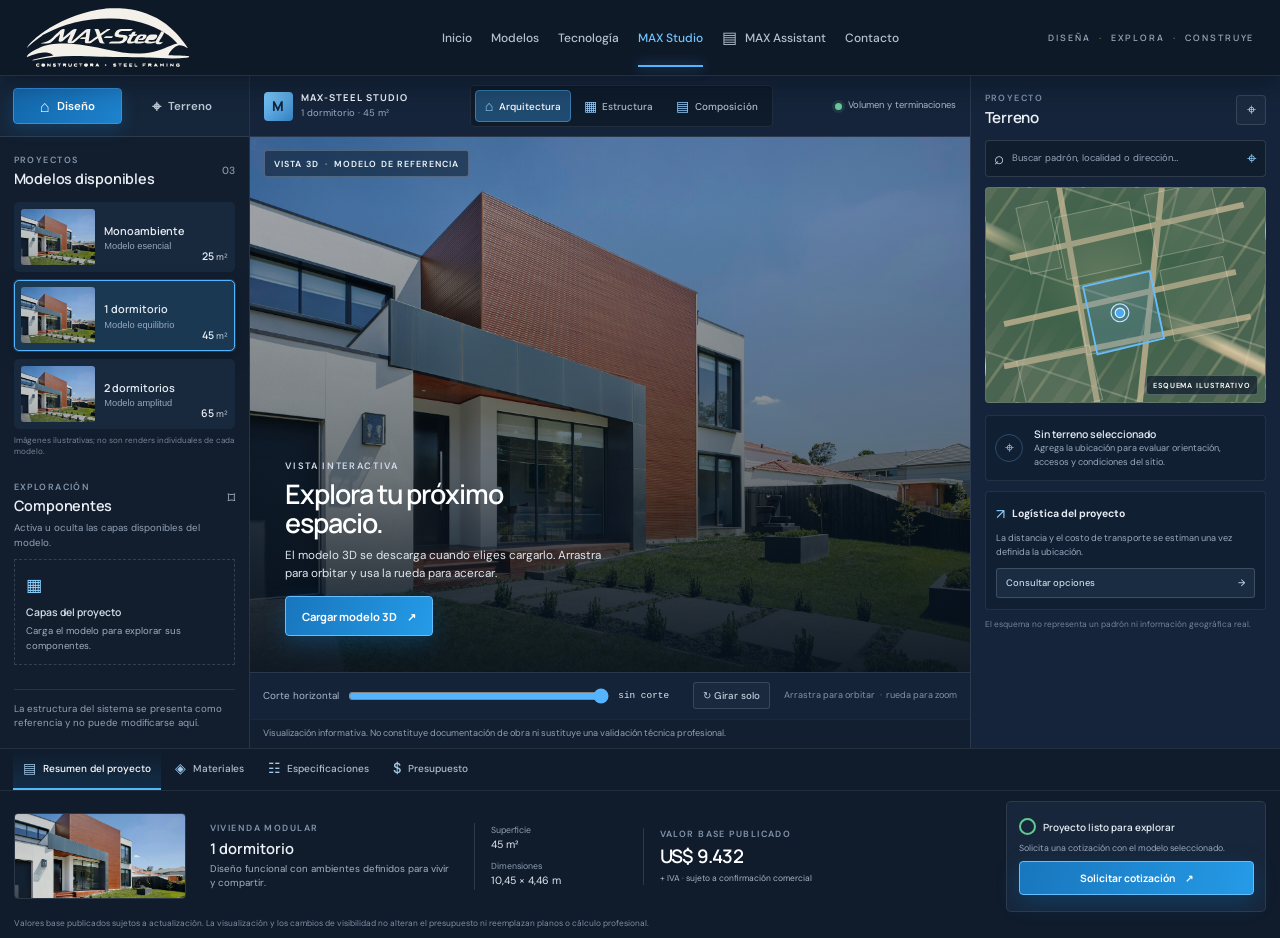
==== max-steel-studio/index.html @ 0eade811 "feat: add initial HTML structure and Vercel configuration for MAX-Steel Studio" ====
<!DOCTYPE html>
<html lang="es-UY">
<head>
  <meta charset="UTF-8">
  <meta name="viewport" content="width=device-width, initial-scale=1, viewport-fit=cover">
  <title>MAX-Steel Studio | Diseña y explora tu vivienda</title>
  <meta name="description" content="Explora los modelos MAX-Steel en 3D, consulta sus componentes y revisa sus especificaciones y valores base publicados.">
  <meta name="robots" content="index, follow, max-image-preview:large">
  <meta name="theme-color" content="#101b2b">
  <link rel="canonical" href="https://maxsteel.com.uy/max-steel-studio">
  <meta property="og:type" content="website">
  <meta property="og:locale" content="es_UY">
  <meta property="og:site_name" content="MAX-Steel">
  <meta property="og:title" content="MAX-Steel Studio | Diseña y explora tu vivienda">
  <meta property="og:description" content="Explora modelos de vivienda, visualiza su estructura y consulta sus especificaciones en MAX-Steel Studio.">
  <meta property="og:image" content="https://images.unsplash.com/photo-1600047509807-ba8f99d2cdde?auto=format&amp;fit=crop&amp;w=1200&amp;q=85">
  <link rel="icon" href="../assets/images/max-steel-mark.svg" type="image/svg+xml">
  <link rel="preconnect" href="https://fonts.googleapis.com">
  <link rel="preconnect" href="https://fonts.gstatic.com" crossorigin>
  <link href="https://fonts.googleapis.com/css2?family=DM+Sans:wght@400;500;600;700&amp;family=Manrope:wght@500;600;700;800&amp;display=swap" rel="stylesheet">
  <link rel="stylesheet" href="../assets/css/main.css">
  <link rel="stylesheet" href="../assets/css/components/studio.css">
</head>
<body class="studio-page">
  <header class="studio-site-header">
    <a class="studio-brand" href="../modular-steel.html" aria-label="MAX-Steel, página principal">
      <img src="../assets/images/max-steel-logo.svg" width="720" height="260" alt="MAX-Steel · Constructora · Steel Framing">
    </a>
    <nav aria-label="Navegación principal">
      <a href="../modular-steel.html">Inicio</a>
      <a href="../modular-steel.html#modelos">Modelos</a>
      <a href="../modular-steel.html#sistema">Tecnología</a>
      <a class="is-current" href="../max-steel-studio/" aria-current="page">MAX Studio</a>
      <button type="button" data-assistant-open aria-expanded="false" aria-controls="technical-assistant"><span aria-hidden="true">▤</span> MAX Assistant</button>
      <a href="../modular-steel.html#contacto">Contacto</a>
    </nav>
    <span class="studio-header-prompt">DISEÑA <i>·</i> EXPLORA <i>·</i> CONSTRUYE</span>
  </header>

  <main class="studio-app" data-studio-mode="architecture">
    <div class="studio-workspace">
      <aside class="studio-sidebar studio-sidebar-left" aria-label="Diseño del proyecto">
        <div class="studio-sidebar-tabs" role="tablist" aria-label="Sección del proyecto">
          <button type="button" role="tab" id="studio-design-tab" aria-selected="true" aria-controls="studio-design-panel" data-studio-panel-tab="design"><span aria-hidden="true">⌂</span> Diseño</button>
          <button type="button" role="tab" id="studio-terrain-tab" aria-selected="false" aria-controls="studio-terrain-panel" data-studio-panel-tab="terrain"><span aria-hidden="true">⌖</span> Terreno</button>
        </div>

        <section id="studio-design-panel" class="studio-sidebar-section" role="tabpanel" aria-labelledby="studio-design-tab" data-studio-panel="design">
          <div class="studio-section-heading">
            <div><span class="studio-control-label">PROYECTOS</span><h1>Modelos disponibles</h1></div>
            <span class="studio-count">03</span>
          </div>
          <div class="studio-model-list" role="group" aria-label="Seleccionar modelo">
            <button type="button" class="studio-model-option v3m" data-m="mono" aria-pressed="false">
              <span class="studio-model-thumb studio-model-thumb--mono" aria-hidden="true"></span>
              <span class="studio-model-option-copy"><b>Monoambiente</b><small>Modelo esencial</small></span>
              <span class="studio-model-area">25 <small>m²</small></span>
            </button>
            <button type="button" class="studio-model-option v3m" data-m="d1" aria-pressed="true">
              <span class="studio-model-thumb studio-model-thumb--one" aria-hidden="true"></span>
              <span class="studio-model-option-copy"><b>1 dormitorio</b><small>Modelo equilibrio</small></span>
              <span class="studio-model-area">45 <small>m²</small></span>
            </button>
            <button type="button" class="studio-model-option v3m" data-m="d2" aria-pressed="false">
              <span class="studio-model-thumb studio-model-thumb--two" aria-hidden="true"></span>
              <span class="studio-model-option-copy"><b>2 dormitorios</b><small>Modelo amplitud</small></span>
              <span class="studio-model-area">65 <small>m²</small></span>
            </button>
          </div>
          <p class="studio-model-caption">Imágenes ilustrativas; no son renders individuales de cada modelo.</p>

          <div class="studio-section-heading studio-components-heading">
            <div><span class="studio-control-label">EXPLORACIÓN</span><h2>Componentes</h2></div>
            <span class="studio-lock" aria-label="La estructura no se puede modificar">⌑</span>
          </div>
          <p class="studio-sidebar-copy">Activa u oculta las capas disponibles del modelo.</p>
          <div class="studio-panel-empty" data-studio-components-empty>
            <span aria-hidden="true">▦</span><b>Capas del proyecto</b>
            <p>Carga el modelo para explorar sus componentes.</p>
          </div>
          <div class="v3l" id="v3l" role="group" aria-label="Capas y componentes visibles"></div>
          <p class="studio-sidebar-footnote">La estructura del sistema se presenta como referencia y no puede modificarse aquí.</p>
        </section>

        <section id="studio-terrain-panel" class="studio-sidebar-section" role="tabpanel" aria-labelledby="studio-terrain-tab" data-studio-panel="terrain" hidden>
          <div class="studio-section-heading">
            <div><span class="studio-control-label">UBICACIÓN</span><h1>Tu terreno</h1></div>
            <span class="studio-count">—</span>
          </div>
          <div class="studio-terrain-notice">
            <span aria-hidden="true">⌖</span>
            <h2>Vinculación de terrenos</h2>
            <p>La búsqueda de padrones y la conexión con mapas todavía no están disponibles en esta vista previa.</p>
            <a href="../modular-steel.html#contacto">Consultar con MAX-Steel <span aria-hidden="true">↗</span></a>
          </div>
          <p class="studio-sidebar-footnote">No ingreses datos personales o padrones: este prototipo no consulta ni guarda ubicaciones.</p>
        </section>
      </aside>

      <section class="studio-viewer" aria-label="Vista del proyecto">
        <div class="studio-viewer-toolbar">
          <div class="studio-project-title"><span class="studio-project-mark" aria-hidden="true">M</span><span><b>MAX-STEEL STUDIO</b><small data-studio-model-label>1 dormitorio · 45 m²</small></span></div>
          <div class="studio-view-modes" role="group" aria-label="Modo de visualización">
            <button type="button" data-studio-view="architecture" aria-pressed="true"><span aria-hidden="true">⌂</span> Arquitectura</button>
            <button type="button" data-studio-view="structure" aria-pressed="false"><span aria-hidden="true">▦</span> Estructura</button>
            <button type="button" data-studio-view="composition" aria-pressed="false"><span aria-hidden="true">▤</span> Composición</button>
          </div>
          <span class="studio-status"><i aria-hidden="true"></i> <span data-studio-view-note>Volumen y terminaciones</span></span>
        </div>

        <div class="studio-canvas-wrap">
          <div class="studio-canvas v3d" id="v3d" role="region" aria-label="Visualizador 3D interactivo">
            <div class="studio-canvas-empty v3msg" id="v3msg" role="status" aria-live="polite">
              <span class="studio-canvas-kicker">VISTA INTERACTIVA</span>
              <h2>Explora tu próximo espacio.</h2>
              <p>El modelo 3D se descarga cuando eliges cargarlo. Arrastra para orbitar y usa la rueda para acercar.</p>
              <button type="button" class="studio-primary-button" data-open-viewer>Cargar modelo 3D <span aria-hidden="true">↗</span></button>
            </div>
            <span class="studio-canvas-label" aria-hidden="true">VISTA 3D <i>·</i> MODELO DE REFERENCIA</span>
          </div>
          <div class="studio-viewer-controls">
            <label class="studio-cut-control"><span>Corte horizontal</span><input type="range" id="v3cut" min="0.3" max="3.5" step="0.05" value="3.5" aria-label="Altura del corte"><output id="v3o" class="mono">sin corte</output></label>
            <button type="button" class="studio-tool-button" id="v3auto" aria-pressed="false"><span aria-hidden="true">↻</span> Girar solo</button>
            <span class="studio-orbit-hint">Arrastra para orbitar <i>·</i> rueda para zoom</span>
          </div>
        </div>
        <p class="studio-viewer-disclaimer">Visualización informativa. No constituye documentación de obra ni sustituye una validación técnica profesional.</p>
      </section>

      <aside class="studio-sidebar studio-sidebar-right" aria-label="Información del terreno">
        <div class="studio-right-heading"><div><span class="studio-control-label">PROYECTO</span><h2>Terreno</h2></div><button type="button" class="studio-icon-button" data-studio-panel-tab="terrain" aria-label="Ver información de terreno">⌖</button></div>
        <div class="studio-map-search" aria-disabled="true"><span aria-hidden="true">⌕</span><span>Buscar padrón, localidad o dirección…</span><span class="studio-map-pin" aria-hidden="true">⌖</span></div>
        <div class="studio-map" role="img" aria-label="Esquema ilustrativo de parcelas; no representa una ubicación real">
          <svg viewBox="0 0 360 360" aria-hidden="true" focusable="false">
            <path class="map-road" d="M-25 300 390 216M64-20l72 405M-15 118l393-90M242-15l-40 390M-25 229l390-88"/>
            <path class="map-lot" d="m60 50 125-27 21 104-125 27zM211 12l111-24 23 103-112 25zM95 166l125-28 25 115-130 28zM237 139l106-24 27 119-108 24zM-5 34 48 22l24 112-52 11zM-4 291l122-27 23 92-123 29z"/>
            <path class="map-highlight" d="m108 166 112-26 24 113-112 27z"/>
            <circle class="map-marker" cx="170" cy="210" r="8"/><circle class="map-marker-pulse" cx="170" cy="210" r="15"/>
          </svg>
          <span class="studio-map-caption">ESQUEMA ILUSTRATIVO</span>
        </div>
        <div class="studio-terrain-summary"><span class="studio-empty-icon" aria-hidden="true">⌖</span><b>Sin terreno seleccionado</b><p>Agrega la ubicación para evaluar orientación, accesos y condiciones del sitio.</p></div>
        <div class="studio-terrain-transport"><div class="studio-mini-heading"><span aria-hidden="true">↗</span><b>Logística del proyecto</b></div><p>La distancia y el costo de transporte se estiman una vez definida la ubicación.</p><button type="button" data-studio-panel-tab="terrain">Consultar opciones <span aria-hidden="true">→</span></button></div>
        <p class="studio-map-disclaimer">El esquema no representa un padrón ni información geográfica real.</p>
      </aside>

      <section class="studio-project-dock" aria-label="Resumen del proyecto">
        <div class="studio-dock-tabs" role="tablist" aria-label="Información del proyecto">
          <button type="button" role="tab" id="summary-project-tab" aria-selected="true" aria-controls="summary-project" data-studio-summary-tab="project"><span aria-hidden="true">▤</span> Resumen del proyecto</button>
          <button type="button" role="tab" id="summary-materials-tab" aria-selected="false" aria-controls="summary-materials" data-studio-summary-tab="materials"><span aria-hidden="true">◈</span> Materiales</button>
          <button type="button" role="tab" id="summary-specs-tab" aria-selected="false" aria-controls="summary-specs" data-studio-summary-tab="specs"><span aria-hidden="true">☷</span> Especificaciones</button>
          <button type="button" role="tab" id="summary-budget-tab" aria-selected="false" aria-controls="summary-budget" data-studio-summary-tab="budget"><span aria-hidden="true">$</span> Presupuesto</button>
        </div>
        <div class="studio-dock-content">
          <section class="studio-summary-panel studio-summary-overview" id="summary-project" role="tabpanel" aria-labelledby="summary-project-tab" data-summary-panel="project">
            <img class="studio-summary-image" src="../assets/images/summer-house-golden-hour.jpg" alt="" width="2200" height="1467" loading="lazy">
            <div class="studio-summary-description"><span class="studio-control-label">VIVIENDA MODULAR</span><h2 data-studio-property="name">1 dormitorio</h2><p data-studio-property="summary">Diseño funcional con ambientes definidos para vivir y compartir.</p></div>
            <dl class="studio-summary-facts"><div><dt>Superficie</dt><dd><span data-studio-property="area">45</span> m²</dd></div><div><dt>Dimensiones</dt><dd data-studio-property="dimensions">10,45 × 4,46 m</dd></div></dl>
            <div class="studio-summary-price"><span class="studio-control-label">VALOR BASE PUBLICADO</span><b data-studio-property="price">US$ 9.432</b><small>+ IVA · sujeto a confirmación comercial</small></div>
          </section>
          <section class="studio-summary-panel studio-summary-details" id="summary-materials" role="tabpanel" aria-labelledby="summary-materials-tab" data-summary-panel="materials" hidden>
            <div><span class="studio-control-label">TERMINACIÓN PUBLICADA</span><h2>Siding vertical</h2><p>Los precios publicados corresponden a esta terminación. Otras alternativas requieren consulta y recotización.</p></div>
            <div><span class="studio-control-label">ABERTURAS OPCIONALES</span><b data-studio-property="windows">US$ 5.953 + IVA</b><p>La opción de PVC se cotiza por separado.</p></div>
          </section>
          <section class="studio-summary-panel studio-summary-details" id="summary-specs" role="tabpanel" aria-labelledby="summary-specs-tab" data-summary-panel="specs" hidden>
            <div><span class="studio-control-label">DISTRIBUCIÓN</span><h2 data-studio-property="rooms">Estar-comedor · 1 dormitorio · baño</h2><p>Medidas y distribución según la información publicada del modelo.</p></div>
            <div><span class="studio-control-label">CUBIERTA</span><b data-studio-property="roof">Hormigón alivianado · pendiente 1,5 %</b><p>Validar especificaciones del proyecto antes de construir.</p></div>
          </section>
          <section class="studio-summary-panel studio-summary-details studio-summary-budget" id="summary-budget" role="tabpanel" aria-labelledby="summary-budget-tab" data-summary-panel="budget" hidden>
            <div><span class="studio-control-label">INVERSIÓN BASE PUBLICADA</span><h2 data-studio-property="price">US$ 9.432</h2><p>Más IVA. Sujeto a confirmación técnica y condiciones comerciales vigentes.</p></div>
            <div><span class="studio-control-label">FINANCIACIÓN PUBLICADA</span><b data-studio-property="payment">36 cuotas de US$ 262 + IVA</b><p>Consulta disponibilidad y condiciones actuales.</p></div>
          </section>
          <div class="studio-dock-actions"><span class="studio-ready"><i aria-hidden="true"></i> Proyecto listo para explorar</span><p>Solicita una cotización con el modelo seleccionado.</p><a class="studio-primary-button" data-studio-quote href="mailto:contacto@maxsteel.com.uy?subject=Cotizaci%C3%B3n%20MAX-Steel">Solicitar cotización <span aria-hidden="true">↗</span></a></div>
        </div>
        <p class="studio-pricing-disclaimer">Valores base publicados sujetos a actualización. La visualización y los cambios de visibilidad no alteran el presupuesto ni reemplazan planos o cálculo profesional.</p>
      </section>
    </div>
  </main>

  <button class="assistant-toggle" id="assistant-toggle" type="button" aria-expanded="false" aria-controls="technical-assistant">
    <svg aria-hidden="true" viewBox="0 0 24 24"><path d="M12 3.5a8.5 8.5 0 0 0-7.3 12.86L4 21l4.8-1.6A8.5 8.5 0 1 0 12 3.5Z"/><path d="M8.5 12h.01M12 12h.01M15.5 12h.01"/></svg>
    <span>Preguntar a MAX</span>
  </button>
  <aside class="assistant-panel" id="technical-assistant" role="dialog" aria-labelledby="assistant-title" aria-describedby="assistant-description" hidden>
    <div class="assistant-header">
      <div class="assistant-identity"><span class="assistant-avatar" aria-hidden="true">M</span><div><h2 id="assistant-title">MAX</h2><p id="assistant-description"><span class="assistant-status" aria-hidden="true"></span>Asistente técnico · en línea</p></div></div>
      <button class="assistant-close" id="assistant-close" type="button" aria-label="Cerrar chat"><svg aria-hidden="true" viewBox="0 0 24 24"><path d="m6 6 12 12M18 6 6 18"/></svg></button>
    </div>
    <div class="assistant-disclaimer">Respuestas basadas en la información técnica del sitio. No reemplazan planos ni cálculos profesionales.</div>
    <div class="assistant-messages" id="assistant-messages" role="log" aria-live="polite" aria-relevant="additions">
      <div class="assistant-welcome"><p class="assistant-message assistant-message--answer">¡Hola! Soy MAX. Puedo responder consultas técnicas y calcular superficies de ambientes o pesos estimados con los datos publicados.</p>
        <div class="assistant-suggestions" aria-label="Preguntas frecuentes"><button type="button" data-assistant-question="¿Qué perfil PGC se utiliza?">Perfiles PGC</button><button type="button" data-assistant-question="¿Qué capas tiene el entrepiso cerámico?">Capas del entrepiso</button><button type="button" data-assistant-question="¿Cuántos m² tiene el baño del monoambiente?">Área del baño</button><button type="button" data-assistant-question="¿Cuánto pesan 20 m² de muro siding?">Estimar peso</button></div>
      </div>
    </div>
    <form class="assistant-form" id="assistant-form"><label class="sr-only" for="assistant-question">Escribe una consulta técnica</label><input id="assistant-question" name="question" type="text" maxlength="500" autocomplete="off" placeholder="Escribe una consulta técnica…" required><button type="submit" aria-label="Enviar consulta"><svg aria-hidden="true" viewBox="0 0 24 24"><path d="m21 3-7.2 18-3.9-7.9L2 9.2 21 3Z"/><path d="M9.9 13.1 15 8"/></svg></button></form>
    <p class="assistant-privacy">Privado y local · tus consultas no se envían a una IA ni a un servidor.</p>
  </aside>
  <script type="module" src="../assets/js/app.js"></script>
</body>
</html>
---- assets/css/main.css ----
@import url("./tokens.css");
@import url("./site.css");
@import url("./components/brand.css");
@import url("./components/hero.css");
@import url("./components/viewer.css");
@import url("./components/assistant.css");
@import url("./components/scroll-effects.css");
@import url("./components/sections.css");
---- assets/css/components/studio.css ----
:root {
  --studio-ink: #edf2f8;
  --studio-muted: #9cacc0;
  --studio-subtle: #718198;
  --studio-line: rgba(235, 242, 250, .1);
  --studio-surface: #121e2e;
  --studio-panel: #17263a;
  --studio-panel-light: #1b2c42;
  --studio-blue: #51a9ee;
}

html {
  min-width: 320px;
  background: #101b2b;
}

body.studio-page {
  min-height: 100vh;
  min-height: 100dvh;
  overflow-x: hidden;
  background: #101b2b;
  color: var(--studio-ink);
}

.studio-site-header {
  position: relative;
  z-index: 4;
  display: grid;
  grid-template-columns: minmax(155px, .75fr) minmax(0, 2fr) auto;
  align-items: center;
  gap: 1.4rem;
  min-height: 70px;
  padding: .5rem clamp(1rem, 2vw, 2rem);
  border-bottom: 1px solid var(--studio-line);
  background: #0e1928;
  box-shadow: 0 8px 26px #050b1366;
}

.studio-brand {
  display: block;
  width: min(100%, 164px);
}

.studio-brand img {
  display: block;
  width: 100%;
  height: auto;
}

.studio-site-header nav {
  display: flex;
  align-items: center;
  justify-content: center;
  gap: clamp(.55rem, 1.5vw, 1.45rem);
  min-width: 0;
}

.studio-site-header nav a,
.studio-site-header nav button {
  display: inline-flex;
  align-items: center;
  gap: .45rem;
  padding: .4rem 0;
  color: #b6c1d0;
  border: 0;
  background: none;
  font: 500 .75rem "DM Sans", sans-serif;
  text-decoration: none;
  white-space: nowrap;
  cursor: pointer;
  transition: color .18s ease;
}

.studio-site-header nav a:hover,
.studio-site-header nav button:hover,
.studio-site-header nav a.is-current {
  color: #72c4ff;
}

.studio-site-header nav a.is-current {
  position: relative;
}

.studio-site-header nav a.is-current::after {
  position: absolute;
  right: 0;
  bottom: -.94rem;
  left: 0;
  height: 2px;
  background: #53b6ff;
  box-shadow: 0 0 12px #4ba9f9a8;
  content: "";
}

.studio-site-header nav button span {
  font-size: 1rem;
}

.studio-header-prompt {
  color: #95a5b8;
  font: 600 .55rem "Manrope", sans-serif;
  letter-spacing: .22em;
  white-space: nowrap;
}

.studio-header-prompt i {
  padding: 0 .25rem;
  color: var(--gold);
  font-style: normal;
}

.studio-app {
  min-height: calc(100dvh - 70px);
  background: #101b2b;
}

.studio-workspace {
  display: grid;
  grid-template-columns: minmax(210px, 250px) minmax(390px, 1fr) minmax(265px, 310px);
  grid-template-rows: minmax(480px, 1fr) auto;
  grid-template-areas:
    "left viewer right"
    "dock dock dock";
  min-height: calc(100dvh - 70px);
}

.studio-sidebar {
  min-width: 0;
  background: var(--studio-surface);
}

.studio-sidebar-left {
  grid-area: left;
  max-height: calc(100dvh - 70px);
  overflow-y: auto;
  border-right: 1px solid var(--studio-line);
  scrollbar-color: #3a4b60 transparent;
  scrollbar-width: thin;
}

.studio-sidebar-tabs {
  display: grid;
  grid-template-columns: 1fr 1fr;
  gap: .35rem;
  padding: .75rem .8rem;
  border-bottom: 1px solid var(--studio-line);
  background: #16263a;
}

.studio-sidebar-tabs button {
  display: flex;
  align-items: center;
  justify-content: center;
  gap: .45rem;
  min-height: 36px;
  color: #bdc8d6;
  border: 1px solid transparent;
  border-radius: 4px;
  background: transparent;
  font: 600 .72rem "DM Sans", sans-serif;
  cursor: pointer;
  transition: color .2s ease, border-color .2s ease, background .2s ease;
}

.studio-sidebar-tabs button[aria-selected="true"] {
  color: white;
  border-color: #378fe0;
  background: linear-gradient(110deg, #1468ac, #1d82cd);
  box-shadow: 0 5px 16px #1176be45;
}

.studio-sidebar-tabs button span {
  font-size: 1rem;
}

.studio-sidebar-section {
  padding: 1.05rem .85rem;
}

.studio-sidebar-section[hidden],
.studio-summary-panel[hidden] {
  display: none;
}

.studio-section-heading,
.studio-right-heading {
  display: flex;
  align-items: center;
  justify-content: space-between;
  gap: .5rem;
}

.studio-control-label {
  display: block;
  color: #8395ab;
  font: 600 .56rem/1.5 "DM Sans", sans-serif;
  letter-spacing: .16em;
}

.studio-section-heading h1,
.studio-section-heading h2,
.studio-right-heading h2 {
  margin: .15rem 0 0;
  color: #eaf0f6;
  font: 600 .9rem/1.25 "Manrope", sans-serif;
  letter-spacing: -.015em;
}

.studio-count {
  color: #8797aa;
  font: 500 .65rem "DM Sans", sans-serif;
}

.studio-model-list {
  display: grid;
  gap: .5rem;
  margin-top: .9rem;
}

.studio-model-caption {
  margin: .4rem 0 0;
  color: #74849a;
  font-size: .5rem;
  line-height: 1.4;
}

.studio-model-option {
  display: grid;
  grid-template-columns: 74px minmax(0, 1fr) auto;
  align-items: center;
  gap: .6rem;
  width: 100%;
  min-height: 66px;
  padding: .38rem;
  color: inherit;
  border: 1px solid transparent;
  border-radius: 5px;
  background: #19293d;
  text-align: left;
  cursor: pointer;
  transition: border-color .2s ease, background .2s ease, transform .2s ease;
}

.studio-model-option:hover {
  transform: translateY(-1px);
  border-color: #50708e;
  background: #20344c;
}

.studio-model-option[aria-pressed="true"] {
  border-color: #53b4ff;
  background: #1b3853;
  box-shadow: 0 0 0 1px #53b4ff38, 0 5px 18px #02101f59;
}

.studio-model-thumb {
  display: block;
  align-self: stretch;
  min-height: 56px;
  overflow: hidden;
  border-radius: 3px;
  background-image: linear-gradient(0deg, #101b2b42, transparent 70%), url("../../images/summer-house-golden-hour.jpg");
  background-repeat: no-repeat;
  background-size: cover;
}

.studio-model-thumb--mono {
  background-position: 54% 60%;
}

.studio-model-thumb--one {
  background-position: 70% 50%;
}

.studio-model-thumb--two {
  background-position: 34% 64%;
}

.studio-model-option-copy {
  display: grid;
  gap: .2rem;
  min-width: 0;
}

.studio-model-option-copy b {
  overflow: hidden;
  color: #e5ebf2;
  font: 600 .68rem "Manrope", sans-serif;
  text-overflow: ellipsis;
  white-space: nowrap;
}

.studio-model-option-copy small {
  color: #98a8bb;
  font-size: .58rem;
}

.studio-model-area {
  align-self: end;
  padding-bottom: .12rem;
  color: #e6edf5;
  font: 600 .66rem "Manrope", sans-serif;
  white-space: nowrap;
}

.studio-model-area small {
  color: #a3b2c3;
  font-size: .56rem;
}

.studio-components-heading {
  margin-top: 1.5rem;
}

.studio-lock {
  color: #aab8ca;
  font-size: .95rem;
}

.studio-sidebar-copy,
.studio-sidebar-footnote {
  color: #91a1b5;
  font-size: .61rem;
  line-height: 1.5;
}

.studio-sidebar-copy {
  margin: .35rem 0 .5rem;
}

.studio-sidebar-footnote {
  margin: 1rem 0 0;
  padding-top: .7rem;
  border-top: 1px solid var(--studio-line);
}

.studio-panel-empty {
  display: grid;
  justify-items: start;
  gap: .35rem;
  margin-top: .55rem;
  padding: .7rem;
  border: 1px dashed #ffffff25;
  color: #9eacbd;
}

.studio-panel-empty > span {
  color: #8bcfff;
  font-size: 1.1rem;
}

.studio-panel-empty b {
  color: #d3dce7;
  font: 600 .65rem "Manrope", sans-serif;
}

.studio-panel-empty p {
  margin: 0;
  font-size: .6rem;
  line-height: 1.5;
}

.studio-sidebar-left .v3l {
  display: block;
  max-height: 250px;
  overflow: auto;
  margin-top: .5rem;
  padding: 0 .2rem 0 0;
  border: 0;
  scrollbar-width: thin;
}

.studio-sidebar-left .v3g {
  margin: 0;
  padding: .55rem 0;
  border-bottom: 1px solid var(--studio-line);
}

.studio-sidebar-left .v3g legend {
  width: 100%;
  margin-bottom: .25rem;
  color: #d1dbe6;
  font-size: .65rem;
}

.studio-sidebar-left .v3g label {
  padding: .22rem 0 .22rem .5rem;
  color: #aebaca;
  border-left-width: 2px;
  font-size: .6rem;
  line-height: 1.4;
}

.studio-sidebar-left .v3g input {
  width: 12px;
  height: 12px;
}

.studio-viewer {
  grid-area: viewer;
  display: flex;
  flex-direction: column;
  min-width: 0;
  background: #182b43;
}

.studio-viewer-toolbar {
  display: flex;
  align-items: center;
  justify-content: space-between;
  gap: .8rem;
  min-height: 60px;
  padding: .55rem .85rem;
  border-bottom: 1px solid var(--studio-line);
  background: #15243a;
}

.studio-project-title {
  display: flex;
  align-items: center;
  gap: .55rem;
  min-width: 140px;
}

.studio-project-mark {
  display: grid;
  flex: none;
  width: 29px;
  height: 29px;
  place-items: center;
  color: #10233b;
  border-radius: 4px;
  background: linear-gradient(140deg, #80ccff, #327fbe);
  font: 800 .85rem "Manrope", sans-serif;
}

.studio-project-title b,
.studio-project-title small {
  display: block;
}

.studio-project-title b {
  color: #eef4fa;
  font: 700 .59rem "Manrope", sans-serif;
  letter-spacing: .1em;
}

.studio-project-title small {
  margin-top: .15rem;
  color: #9aabbe;
  font-size: .59rem;
}

.studio-view-modes {
  display: flex;
  align-items: center;
  justify-content: center;
  gap: .2rem;
  min-width: 0;
  padding: .25rem;
  border: 1px solid #ffffff14;
  border-radius: 5px;
  background: #0e1b2b;
}

.studio-view-modes button {
  display: inline-flex;
  align-items: center;
  justify-content: center;
  gap: .35rem;
  min-height: 32px;
  padding: .35rem .55rem;
  color: #aebcce;
  border: 1px solid transparent;
  border-radius: 4px;
  background: transparent;
  font: 500 .62rem "DM Sans", sans-serif;
  cursor: pointer;
  transition: color .18s ease, background .18s ease, border-color .18s ease;
}

.studio-view-modes button span {
  color: #99cfff;
  font-size: .9rem;
}

.studio-view-modes button:hover,
.studio-view-modes button[aria-pressed="true"] {
  color: white;
  border-color: #397bb3;
  background: #204b70;
}

.studio-status {
  display: flex;
  align-items: center;
  gap: .4rem;
  color: #aab8c8;
  font-size: .59rem;
  white-space: nowrap;
}

.studio-status i,
.studio-ready i {
  width: 7px;
  height: 7px;
  flex: none;
  border-radius: 50%;
  background: #6bc89a;
  box-shadow: 0 0 0 3px #6bc89a20;
}

.studio-canvas-wrap {
  display: flex;
  flex: 1;
  flex-direction: column;
  min-height: 0;
}

.studio-canvas {
  position: relative;
  flex: 1;
  min-height: 370px;
  overflow: hidden;
  border: 0;
  background: #253b54;
}

.studio-canvas::before {
  position: absolute;
  z-index: 0;
  inset: 0;
  background:
    linear-gradient(110deg, #0d1d2c19 20%, #07131d35 100%),
    linear-gradient(0deg, #0b182c88 0%, transparent 36%, #0b182c14 80%),
    url("../../images/summer-house-golden-hour.jpg") center 55% / cover no-repeat;
  content: "";
  transition: filter .35s ease, transform .8s ease;
}

.studio-canvas:hover::before {
  transform: scale(1.015);
}

.studio-canvas canvas {
  position: absolute;
  z-index: 1;
  inset: 0;
  width: 100%;
  height: 100%;
}

.studio-canvas .studio-canvas-empty {
  position: absolute;
  z-index: 2;
  inset: 0;
  display: flex;
  flex-direction: column;
  align-items: flex-start;
  justify-content: flex-end;
  max-width: none;
  margin: 0;
  gap: .45rem;
  padding: clamp(1rem, 3vw, 2.2rem);
  color: white;
  background: linear-gradient(0deg, #07111bd9 0%, #07111b70 36%, #07111b05 86%);
  text-align: left;
  pointer-events: auto;
}

.studio-canvas-empty .studio-canvas-kicker {
  color: #d0dce9;
  font: 600 .58rem "DM Sans", sans-serif;
  letter-spacing: .18em;
}

.studio-canvas-empty h2 {
  max-width: 18ch;
  margin: 0;
  color: white;
  font: 600 clamp(1.35rem, 2.1vw, 2.15rem)/1.08 "Manrope", sans-serif;
  letter-spacing: -.04em;
}

.studio-canvas-empty p {
  max-width: 42ch;
  margin: .1rem 0 .45rem;
  color: #e0e8f0;
  font-size: .73rem;
  line-height: 1.55;
}

.studio-primary-button {
  display: inline-flex;
  align-items: center;
  justify-content: center;
  gap: .6rem;
  min-height: 40px;
  padding: .65rem 1rem;
  color: #fff;
  border: 1px solid #65beff;
  border-radius: 4px;
  background: linear-gradient(110deg, #1876bd, #259be7);
  box-shadow: 0 7px 22px #0668b255;
  font: 700 .7rem "Manrope", sans-serif;
  text-decoration: none;
  cursor: pointer;
  transition: filter .18s ease, transform .18s ease;
}

.studio-primary-button:hover {
  transform: translateY(-1px);
  filter: brightness(1.1);
}

.studio-primary-button:focus-visible,
.studio-tool-button:focus-visible,
.studio-sidebar-tabs button:focus-visible,
.studio-view-modes button:focus-visible,
.studio-model-option:focus-visible,
.studio-dock-tabs button:focus-visible {
  outline: 2px solid #8bd1ff;
  outline-offset: 3px;
}

.studio-canvas-label {
  position: absolute;
  z-index: 2;
  top: .85rem;
  left: .9rem;
  padding: .4rem .55rem;
  color: #eef5fb;
  border: 1px solid #ffffff36;
  border-radius: 3px;
  background: #0b182b8c;
  font: 600 .55rem "DM Sans", sans-serif;
  letter-spacing: .12em;
  pointer-events: none;
}

.studio-canvas-label i {
  padding: 0 .2rem;
  color: #9dd5ff;
  font-style: normal;
}

.studio-viewer-controls {
  display: flex;
  flex-wrap: wrap;
  align-items: center;
  gap: .55rem .9rem;
  min-height: 47px;
  padding: .45rem .8rem;
  border-top: 1px solid var(--studio-line);
  background: #142338;
}

.studio-cut-control {
  display: flex;
  flex: 1 1 200px;
  align-items: center;
  gap: .55rem;
  color: #aab8c8;
  font-size: .62rem;
}

.studio-cut-control input {
  flex: 1;
  min-width: 55px;
  accent-color: #55b4ff;
}

.studio-cut-control output {
  min-width: 3.8rem;
  color: #e1e9f1;
  font-size: .59rem;
}

.studio-tool-button {
  padding: .38rem .55rem;
  color: #c3cfdd;
  border: 1px solid #ffffff22;
  border-radius: 3px;
  background: #ffffff08;
  font: 500 .61rem "DM Sans", sans-serif;
  cursor: pointer;
}

.studio-tool-button[aria-pressed="true"] {
  color: #10243b;
  border-color: #74c6ff;
  background: #74c6ff;
}

.studio-orbit-hint {
  color: #8293a8;
  font-size: .57rem;
}

.studio-orbit-hint i {
  padding: 0 .15rem;
  font-style: normal;
}

.studio-viewer-disclaimer {
  padding: .42rem .8rem;
  color: #91a0b2;
  border-top: 1px solid #ffffff0a;
  background: #111f31;
  font-size: .57rem;
}

.studio-sidebar-right {
  grid-area: right;
  max-height: calc(100dvh - 70px);
  overflow-y: auto;
  padding: 1rem .85rem .75rem;
  border-left: 1px solid var(--studio-line);
  background: #15243a;
}

.studio-right-heading h2 {
  font-size: .95rem;
}

.studio-icon-button {
  display: grid;
  width: 30px;
  height: 30px;
  place-items: center;
  color: #c1d6e8;
  border: 1px solid #ffffff20;
  border-radius: 4px;
  background: #ffffff08;
  font-size: 1rem;
  cursor: pointer;
}

.studio-map-search {
  display: flex;
  align-items: center;
  gap: .45rem;
  min-height: 37px;
  margin-top: .8rem;
  padding: 0 .55rem;
  overflow: hidden;
  color: #95a5b9;
  border: 1px solid #ffffff22;
  border-radius: 4px;
  background: #101d2d;
  font-size: .59rem;
  white-space: nowrap;
}

.studio-map-search > span:first-child {
  color: #d7e5f1;
  font-size: 1.05rem;
}

.studio-map-search > span:nth-child(2) {
  flex: 1;
  overflow: hidden;
  text-overflow: ellipsis;
}

.studio-map-pin {
  color: #8ed3ff;
  font-size: 1.05rem;
}

.studio-map {
  position: relative;
  height: clamp(190px, 24vh, 280px);
  min-height: 190px;
  margin-top: .65rem;
  overflow: hidden;
  border: 1px solid #ffffff1c;
  border-radius: 4px;
  background:
    radial-gradient(ellipse at 42% 42%, #587256 0, #3f624a 30%, transparent 66%),
    linear-gradient(26deg, transparent 46%, #b6a887 47%, #d2c39f 49%, #8f967c 51%, transparent 52%),
    repeating-linear-gradient(125deg, #596e59 0 10px, #4a6550 10px 24px, #718064 25px 27px, #4a6452 28px 44px);
}

.studio-map::before,
.studio-map::after {
  position: absolute;
  z-index: 0;
  inset: -25%;
  background: repeating-linear-gradient(26deg, transparent 0 48px, #d8d2bb47 49px 50px, transparent 51px 90px);
  content: "";
  transform: rotate(-8deg);
  pointer-events: none;
}

.studio-map::after {
  background: repeating-linear-gradient(112deg, transparent 0 62px, #e1d7bc3a 63px 64px, transparent 65px 108px);
}

.studio-map svg {
  position: absolute;
  z-index: 1;
  inset: 0;
  width: 100%;
  height: 100%;
}

.studio-map .map-road {
  fill: none;
  stroke: #c2b391;
  stroke-width: 10px;
  opacity: .8;
}

.studio-map .map-lot {
  fill: #82927735;
  stroke: #e4dec994;
  stroke-width: 1px;
}

.studio-map .map-highlight {
  fill: #3b91d629;
  stroke: #65bdff;
  stroke-width: 3px;
}

.studio-map .map-marker-pulse {
  fill: #44a7ec2b;
  stroke: #bce7ff;
  stroke-width: 2px;
}

.studio-map .map-marker {
  fill: #4aa9f4;
  stroke: white;
  stroke-width: 2px;
}

.studio-map-caption {
  position: absolute;
  z-index: 2;
  right: .45rem;
  bottom: .45rem;
  padding: .28rem .4rem;
  color: white;
  border: 1px solid #ffffff40;
  border-radius: 3px;
  background: #101d2db8;
  font: 600 .46rem "DM Sans", sans-serif;
  letter-spacing: .12em;
}

.studio-terrain-summary {
  display: grid;
  grid-template-columns: 30px minmax(0, 1fr);
  gap: .1rem .55rem;
  align-items: center;
  margin-top: .75rem;
  padding: .65rem .6rem;
  border: 1px solid #ffffff14;
  border-radius: 4px;
  background: #101d2d88;
}

.studio-empty-icon {
  display: grid;
  grid-row: span 2;
  width: 28px;
  height: 28px;
  place-items: center;
  color: #7bc8ff;
  border: 1px solid #58a8de55;
  border-radius: 50%;
}

.studio-terrain-summary b {
  color: #e1e9f1;
  font: 600 .65rem "Manrope", sans-serif;
}

.studio-terrain-summary p,
.studio-terrain-transport > p {
  margin: 0;
  color: #9aaabd;
  font-size: .57rem;
  line-height: 1.5;
}

.studio-terrain-transport {
  margin-top: .65rem;
  padding: .65rem;
  border: 1px solid #ffffff14;
  border-radius: 4px;
  background: #101d2d88;
}

.studio-mini-heading {
  display: flex;
  align-items: center;
  gap: .45rem;
  margin-bottom: .4rem;
  color: #e5ebf2;
  font-size: .65rem;
}

.studio-mini-heading span {
  color: #8ed3ff;
  font-size: .9rem;
}

.studio-terrain-transport button {
  display: flex;
  justify-content: space-between;
  width: 100%;
  margin-top: .55rem;
  padding: .5rem .55rem;
  color: #c9d8e6;
  border: 1px solid #ffffff28;
  border-radius: 3px;
  background: #1a2c41;
  font: 500 .59rem "DM Sans", sans-serif;
  cursor: pointer;
}

.studio-terrain-transport button:hover {
  border-color: #70bded;
}

.studio-map-disclaimer {
  margin: .55rem 0 0;
  color: #74849a;
  font-size: .52rem;
  line-height: 1.45;
}

.studio-terrain-notice {
  display: grid;
  justify-items: start;
  gap: .55rem;
  margin-top: 1rem;
  padding: .8rem;
  border: 1px solid #ffffff16;
  border-radius: 4px;
  background: #101d2d;
}

.studio-terrain-notice > span {
  color: #8bd0ff;
  font-size: 1.3rem;
}

.studio-terrain-notice h2 {
  margin: 0;
  color: #ecf2f8;
  font: 600 .78rem "Manrope", sans-serif;
}

.studio-terrain-notice p {
  margin: 0;
  color: #a2b1c2;
  font-size: .65rem;
  line-height: 1.55;
}

.studio-terrain-notice a {
  display: flex;
  justify-content: space-between;
  width: 100%;
  margin-top: .25rem;
  padding-top: .55rem;
  color: #8ed1ff;
  border-top: 1px solid #ffffff18;
  font-size: .64rem;
  text-decoration: none;
}

.studio-project-dock {
  grid-area: dock;
  min-width: 0;
  border-top: 1px solid #ffffff16;
  background: #101c2c;
}

.studio-dock-tabs {
  display: flex;
  align-items: center;
  gap: .2rem;
  min-height: 42px;
  padding: 0 .8rem;
  overflow-x: auto;
  border-bottom: 1px solid #ffffff14;
  scrollbar-width: none;
}

.studio-dock-tabs::-webkit-scrollbar {
  display: none;
}

.studio-dock-tabs button {
  display: inline-flex;
  align-items: center;
  gap: .42rem;
  align-self: stretch;
  padding: .5rem .65rem;
  color: #aebdce;
  border: 0;
  border-bottom: 2px solid transparent;
  background: transparent;
  font: 500 .63rem "DM Sans", sans-serif;
  white-space: nowrap;
  cursor: pointer;
}

.studio-dock-tabs button span {
  color: #a1c8e7;
  font-size: .9rem;
}

.studio-dock-tabs button[aria-selected="true"] {
  color: white;
  border-bottom-color: #55b8ff;
  background: linear-gradient(0deg, #2082c72b, transparent);
}

.studio-dock-content {
  display: grid;
  grid-template-columns: minmax(0, 1fr) 260px;
  gap: 1rem;
  min-height: 126px;
  padding: .65rem .85rem .3rem;
}

.studio-summary-panel {
  display: flex;
  align-items: center;
  gap: clamp(.75rem, 2vw, 1.5rem);
  min-width: 0;
}

.studio-summary-image {
  display: block;
  flex: none;
  width: clamp(100px, 14vw, 172px);
  height: 86px;
  object-fit: cover;
  border: 1px solid #ffffff1e;
  border-radius: 4px;
}

.studio-summary-description {
  min-width: 125px;
}

.studio-summary-description h2,
.studio-summary-details h2 {
  margin: .18rem 0 .23rem;
  color: #edf3f8;
  font: 600 .92rem "Manrope", sans-serif;
}

.studio-summary-description p,
.studio-summary-details p {
  max-width: 40ch;
  margin: 0;
  color: #a3b1c1;
  font-size: .61rem;
  line-height: 1.5;
}

.studio-summary-facts {
  display: grid;
  gap: .3rem;
  min-width: 145px;
  padding-left: 1rem;
  border-left: 1px solid #ffffff21;
}

.studio-summary-facts dt {
  color: #8e9eb1;
  font-size: .55rem;
}

.studio-summary-facts dd {
  margin: 0;
  color: #e3eaf1;
  font-size: .66rem;
}

.studio-summary-price {
  display: grid;
  gap: .15rem;
  min-width: 145px;
  padding-left: 1rem;
  border-left: 1px solid #ffffff21;
}

.studio-summary-price b {
  color: #fff;
  font: 600 1.17rem "Manrope", sans-serif;
  letter-spacing: -.04em;
}

.studio-summary-price small {
  color: #a5b3c2;
  font-size: .53rem;
}

.studio-summary-details {
  justify-content: space-around;
  padding: .5rem 1rem;
}

.studio-summary-details > div {
  min-width: 0;
  flex: 1;
  padding: .25rem 1rem;
  border-right: 1px solid #ffffff1c;
}

.studio-summary-details > div:last-child {
  border-right: 0;
}

.studio-summary-details h2 {
  overflow-wrap: anywhere;
}

.studio-summary-details > div > b {
  display: block;
  margin: .28rem 0;
  color: #e5edf5;
  font: 600 .82rem "Manrope", sans-serif;
}

.studio-summary-budget h2 {
  font-size: 1.35rem;
}

.studio-dock-actions {
  display: flex;
  flex-direction: column;
  justify-content: center;
  gap: .35rem;
  padding: .55rem .7rem;
  border: 1px solid #ffffff17;
  border-radius: 5px;
  background: #17263a;
}

.studio-ready {
  display: flex;
  align-items: center;
  gap: .45rem;
  color: #e3ebf2;
  font: 600 .62rem "Manrope", sans-serif;
}

.studio-ready i {
  width: 17px;
  height: 17px;
  border: 2px solid #62c992;
  background: transparent;
  box-shadow: none;
}

.studio-dock-actions p {
  margin: 0;
  color: #9baabc;
  font-size: .55rem;
}

.studio-dock-actions .studio-primary-button {
  width: 100%;
  min-height: 34px;
  padding: .45rem .55rem;
  font-size: .64rem;
}

.studio-pricing-disclaimer {
  padding: 0 .9rem .5rem;
  color: #7e8ea3;
  font-size: .52rem;
}

.studio-page .assistant-toggle {
  display: none;
}

@media (max-width: 1200px) {
  .studio-workspace {
    grid-template-columns: minmax(195px, 225px) minmax(340px, 1fr) minmax(235px, 270px);
  }

  .studio-header-prompt {
    display: none;
  }

  .studio-site-header {
    grid-template-columns: 150px minmax(0, 1fr);
  }

  .studio-site-header nav {
    justify-content: flex-end;
  }

  .studio-dock-content {
    grid-template-columns: minmax(0, 1fr) 220px;
  }
}

@media (max-width: 980px) {
  .studio-site-header nav {
    gap: .75rem;
  }

  .studio-site-header nav a,
  .studio-site-header nav button {
    font-size: .68rem;
  }

  .studio-workspace {
    grid-template-columns: minmax(190px, 230px) minmax(0, 1fr);
    grid-template-rows: minmax(430px, 1fr) auto auto;
    grid-template-areas:
      "left viewer"
      "right right"
      "dock dock";
  }

  .studio-sidebar-left,
  .studio-sidebar-right {
    max-height: none;
  }

  .studio-sidebar-right {
    display: grid;
    grid-template-columns: minmax(145px, .7fr) minmax(180px, 1fr) minmax(180px, 1fr);
    align-items: center;
    gap: .6rem .8rem;
    border-top: 1px solid var(--studio-line);
    border-left: 0;
  }

  .studio-right-heading {
    grid-column: 1;
  }

  .studio-map-search {
    grid-column: 1;
    margin-top: 0;
  }

  .studio-map {
    grid-column: 2;
    grid-row: 1 / span 3;
    height: 185px;
    margin-top: 0;
  }

  .studio-terrain-summary,
  .studio-terrain-transport {
    grid-column: 3;
    margin-top: 0;
  }

  .studio-terrain-transport {
    align-self: start;
  }

  .studio-map-disclaimer {
    grid-column: 1;
    grid-row: 3;
    margin: 0;
  }

  .studio-dock-content {
    grid-template-columns: minmax(0, 1fr) 210px;
  }

  .studio-summary-facts {
    display: none;
  }
}

@media (max-width: 700px) {
  .studio-site-header {
    grid-template-columns: 1fr;
    gap: .3rem;
    padding: .5rem .75rem 0;
  }

  .studio-brand {
    width: 132px;
  }

  .studio-site-header nav {
    justify-content: flex-start;
    gap: .95rem;
    width: calc(100vw - 1.5rem);
    min-height: 36px;
    overflow-x: auto;
    scrollbar-width: none;
  }

  .studio-site-header nav::-webkit-scrollbar {
    display: none;
  }

  .studio-site-header nav a,
  .studio-site-header nav button {
    font-size: .65rem;
  }

  .studio-site-header nav a.is-current::after {
    bottom: -.45rem;
  }

  .studio-app,
  .studio-workspace {
    min-height: 0;
  }

  .studio-workspace {
    grid-template-columns: minmax(0, 1fr);
    grid-template-rows: auto minmax(430px, 68vh) auto auto;
    grid-template-areas:
      "left"
      "viewer"
      "right"
      "dock";
  }

  .studio-sidebar-left {
    max-height: 520px;
    border-right: 0;
    border-bottom: 1px solid var(--studio-line);
  }

  .studio-sidebar-section {
    padding: .75rem;
  }

  .studio-model-list {
    grid-template-columns: repeat(3, minmax(0, 1fr));
    gap: .4rem;
  }

  .studio-model-option {
    grid-template-columns: 1fr auto;
    gap: .25rem .4rem;
    padding: .35rem;
  }

  .studio-model-thumb {
    grid-column: 1 / -1;
    width: 100%;
    height: 58px;
  }

  .studio-model-option-copy {
    gap: .1rem;
  }

  .studio-model-option-copy b {
    font-size: .59rem;
  }

  .studio-model-option-copy small {
    font-size: .5rem;
  }

  .studio-model-area {
    align-self: end;
    font-size: .57rem;
  }

  .studio-components-heading {
    margin-top: 1rem;
  }

  .studio-sidebar-left .v3l {
    display: grid;
    grid-template-columns: repeat(2, minmax(0, 1fr));
    gap: 0 .7rem;
    max-height: 200px;
  }

  .studio-viewer {
    min-height: 430px;
  }

  .studio-viewer-toolbar {
    flex-wrap: wrap;
    justify-content: flex-start;
    gap: .5rem;
    padding: .55rem .65rem;
  }

  .studio-project-title {
    flex: 1;
  }

  .studio-view-modes {
    order: 3;
    width: 100%;
  }

  .studio-view-modes button {
    flex: 1;
    padding-inline: .25rem;
    font-size: .6rem;
  }

  .studio-status {
    font-size: .55rem;
  }

  .studio-canvas {
    min-height: 340px;
  }

  .studio-canvas-empty {
    padding: 1.1rem;
  }

  .studio-orbit-hint {
    display: none;
  }

  .studio-sidebar-right {
    grid-template-columns: minmax(0, 1fr) minmax(0, 1fr);
    padding: .85rem;
  }

  .studio-right-heading,
  .studio-map-search {
    grid-column: 1 / -1;
  }

  .studio-map {
    grid-column: 1 / -1;
    grid-row: auto;
    height: 210px;
  }

  .studio-terrain-summary,
  .studio-terrain-transport {
    grid-column: auto;
  }

  .studio-map-disclaimer {
    grid-column: 1 / -1;
    grid-row: auto;
  }

  .studio-dock-tabs {
    padding-inline: .35rem;
  }

  .studio-dock-tabs button {
    padding-inline: .5rem;
  }

  .studio-dock-content {
    grid-template-columns: minmax(0, 1fr);
    gap: .55rem;
    padding: .55rem;
  }

  .studio-summary-panel {
    min-height: 98px;
  }

  .studio-summary-image {
    width: 88px;
    height: 72px;
  }

  .studio-summary-description h2 {
    font-size: .82rem;
  }

  .studio-summary-description p {
    font-size: .57rem;
  }

  .studio-summary-price {
    min-width: 0;
    padding-left: .65rem;
  }

  .studio-summary-price b {
    font-size: .95rem;
  }

  .studio-summary-price small {
    font-size: .48rem;
  }

  .studio-summary-details {
    align-items: flex-start;
    padding: .6rem .1rem;
  }

  .studio-summary-details > div {
    padding-inline: .55rem;
  }

  .studio-summary-details h2 {
    font-size: .72rem;
  }

  .studio-summary-details > div > b {
    font-size: .68rem;
  }

  .studio-dock-actions {
    padding: .55rem;
  }

  .studio-pricing-disclaimer {
    line-height: 1.4;
  }
}

@media (max-width: 410px) {
  .studio-status {
    display: none;
  }

  .studio-sidebar-left .v3l {
    grid-template-columns: minmax(0, 1fr);
  }

  .studio-sidebar-right {
    grid-template-columns: minmax(0, 1fr);
  }

  .studio-right-heading,
  .studio-map-search,
  .studio-map,
  .studio-terrain-summary,
  .studio-terrain-transport,
  .studio-map-disclaimer {
    grid-column: 1;
  }

  .studio-map {
    grid-row: auto;
  }

  .studio-summary-image {
    display: none;
  }
}

@media (prefers-reduced-motion: reduce) {
  .studio-site-header nav a,
  .studio-site-header nav button,
  .studio-sidebar-tabs button,
  .studio-model-option,
  .studio-view-modes button,
  .studio-primary-button,
  .studio-canvas::before {
    transition: none;
  }
}
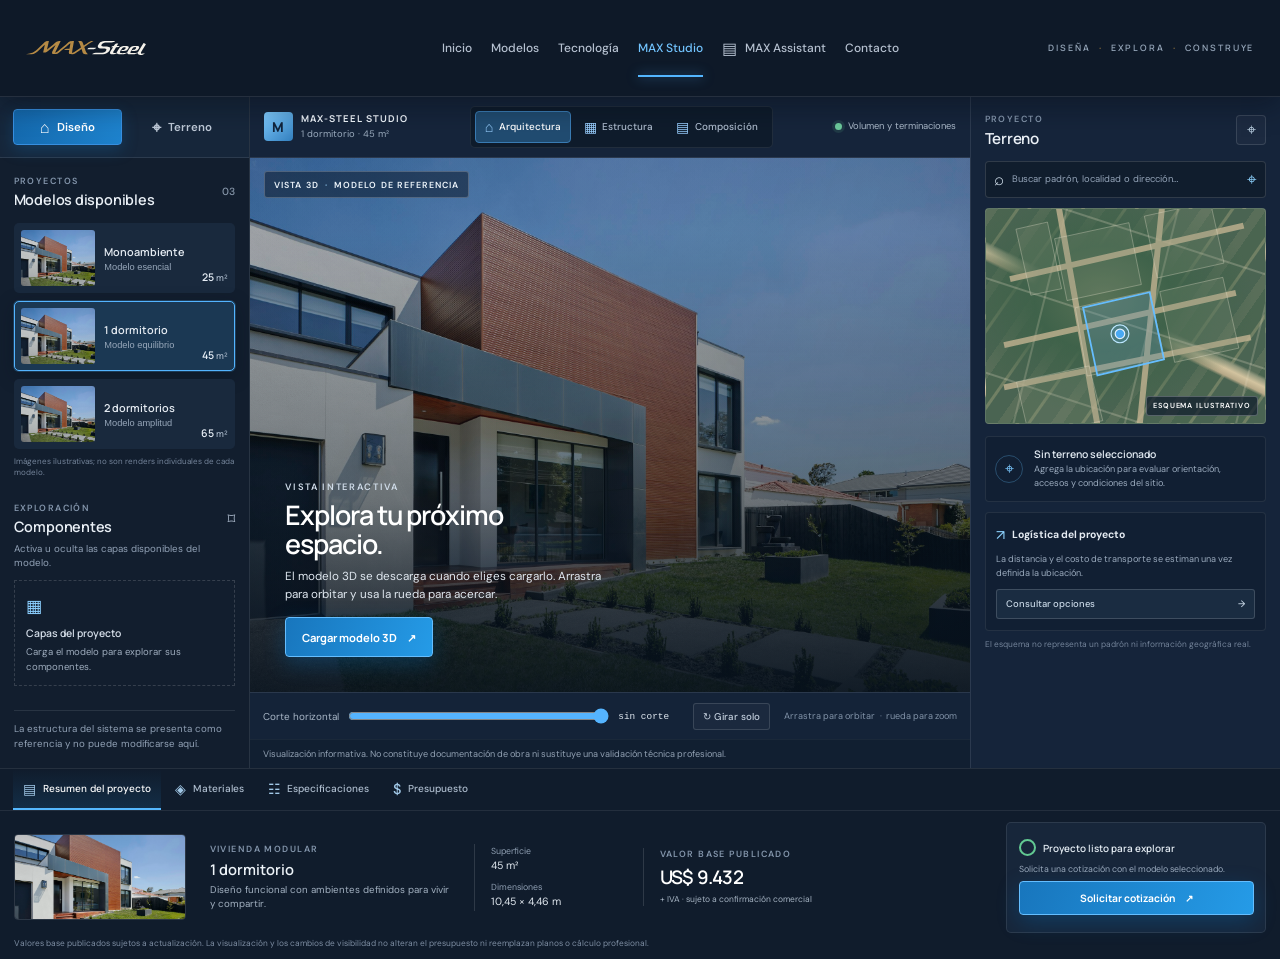
==== commit 21cc0eb5: "Optimizacion de logo" ====
--- a/max-steel-studio/index.html
+++ b/max-steel-studio/index.html
@@ -14,7 +14,7 @@
   <meta property="og:title" content="MAX-Steel Studio | Diseña y explora tu vivienda">
   <meta property="og:description" content="Explora modelos de vivienda, visualiza su estructura y consulta sus especificaciones en MAX-Steel Studio.">
   <meta property="og:image" content="https://images.unsplash.com/photo-1600047509807-ba8f99d2cdde?auto=format&amp;fit=crop&amp;w=1200&amp;q=85">
-  <link rel="icon" href="../assets/images/max-steel-mark.svg" type="image/svg+xml">
+  <link rel="icon" href="../assets/images/logo.svg" type="image/svg+xml" sizes="any">
   <link rel="preconnect" href="https://fonts.googleapis.com">
   <link rel="preconnect" href="https://fonts.gstatic.com" crossorigin>
   <link href="https://fonts.googleapis.com/css2?family=DM+Sans:wght@400;500;600;700&amp;family=Manrope:wght@500;600;700;800&amp;display=swap" rel="stylesheet">
@@ -24,7 +24,7 @@
 <body class="studio-page">
   <header class="studio-site-header">
     <a class="studio-brand" href="../modular-steel.html" aria-label="MAX-Steel, página principal">
-      <img src="../assets/images/max-steel-logo.svg" width="720" height="260" alt="MAX-Steel · Constructora · Steel Framing">
+      <img src="../assets/images/logo.svg" width="120" height="80" alt="MAX-Steel · Constructora · Steel Framing">
     </a>
     <nav aria-label="Navegación principal">
       <a href="../modular-steel.html">Inicio</a>
--- a/assets/css/components/studio.css
+++ b/assets/css/components/studio.css
@@ -38,13 +38,17 @@
 
 .studio-brand {
   display: block;
-  width: min(100%, 164px);
+  width: 120px;
+  height: 80px;
 }
 
 .studio-brand img {
   display: block;
-  width: 100%;
-  height: auto;
+  width: 120px;
+  height: 80px;
+  background: transparent;
+  object-fit: contain;
+  object-position: center;
 }
 
 .studio-site-header nav {
@@ -1290,7 +1294,8 @@
   }
 
   .studio-brand {
-    width: 132px;
+    width: 120px;
+    height: 80px;
   }
 
   .studio-site-header nav {
